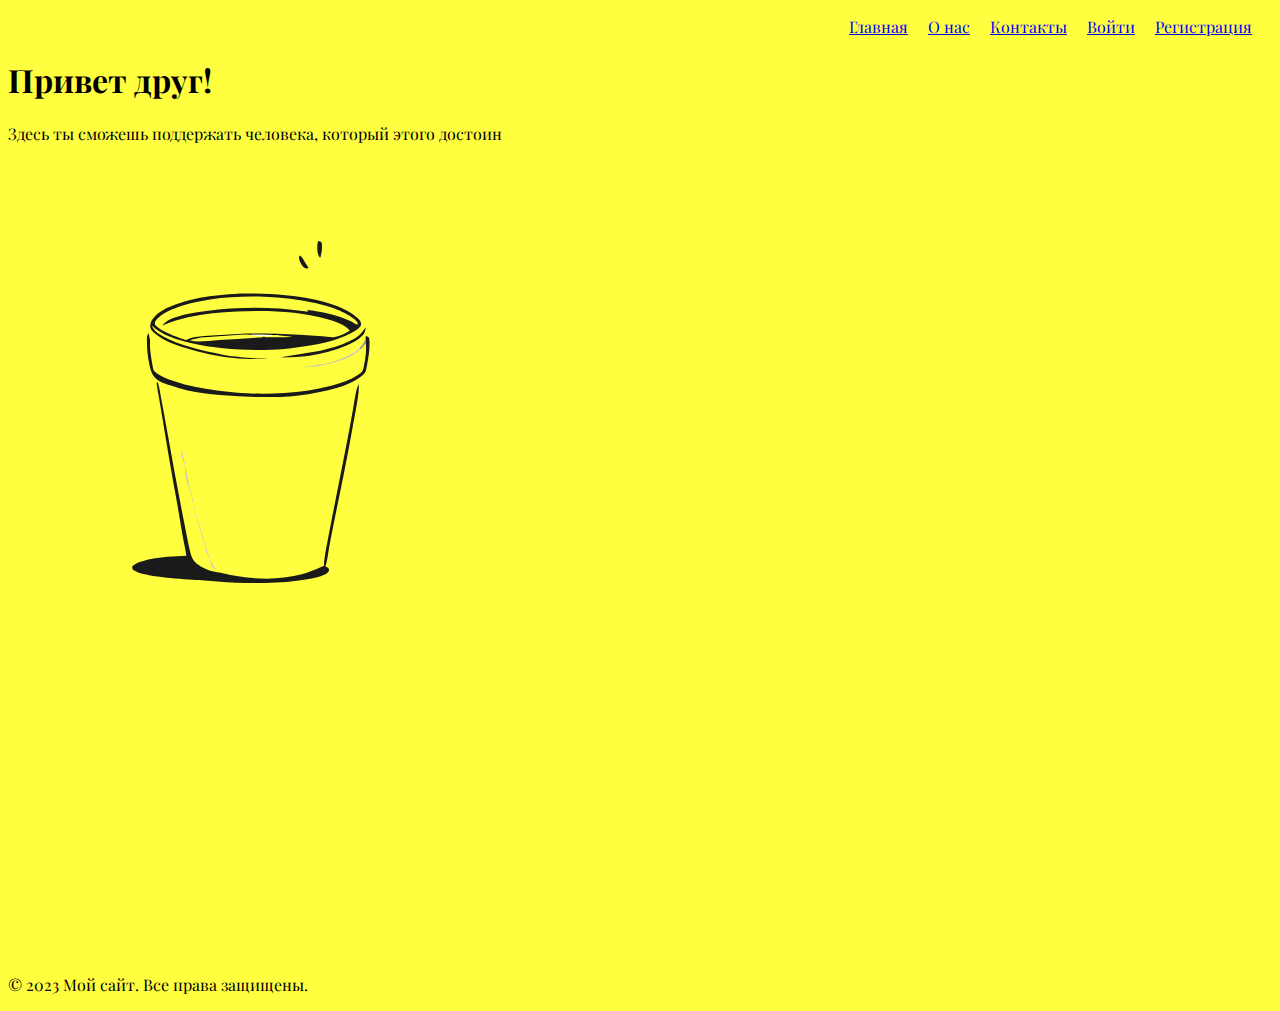
==== frontend/index.html @ 59d5b973 "add css and Html" ====
<!DOCTYPE html>
<html lang="en">
<head>
  <meta charset="UTF-8">
  <meta name="viewport" content="width=device-width, initial-scale=1.0">
  <title>Угости кофе, если хочешь</title>
  <link rel="shortcut icon" href="./Image/title icon.svg" type="image/x-icon">
  <link rel="stylesheet" href="./css/style.css">
</head>
<body>
  <header>
    <nav>
      <ul class="header_links">
        <li><a href="#">Главная</a></li>
        <li><a href="#">О нас</a></li>
        <li><a href="#">Контакты</a></li>
        <li><a href="#">Войти</a></li>
        <li><a href="#">Регистрация</a></li>
      </ul>
    </nav>
  </header>

  <main class="header_body">
    <h1 class="main_greeting">Привет друг!</h1>
    <p>Здесь ты сможешь поддержать человека, который этого достоин</p>
    <img class="cupCoffe_main" src="./Image/Image Coffee main.svg">

  </main>

  <footer>
    <p>&copy; 2023 Мой сайт. Все права защищены.</p>
  </footer>

  <script src="script.js"></script>
</body>
</html>
---- frontend/css/style.css ----
@import url('https://fonts.googleapis.com/css2?family=Playfair+Display:wght@400;700&display=swap');

body {
  font-family: 'Playfair Display', serif;
}
.cupCoffe_main{

}
.main_greeting {
    
}
.header_body {
    width: 100%;
    height: 100vh;
}
body {
        background-color: #ffff40; 
}
.header_links {
    color: black;
    background-color: #ffff40;
    display: flex;
    flex-flow: row;
    justify-content: end;
}
.header_links li {
    list-style-type: none;
    margin-right: 20px;
}
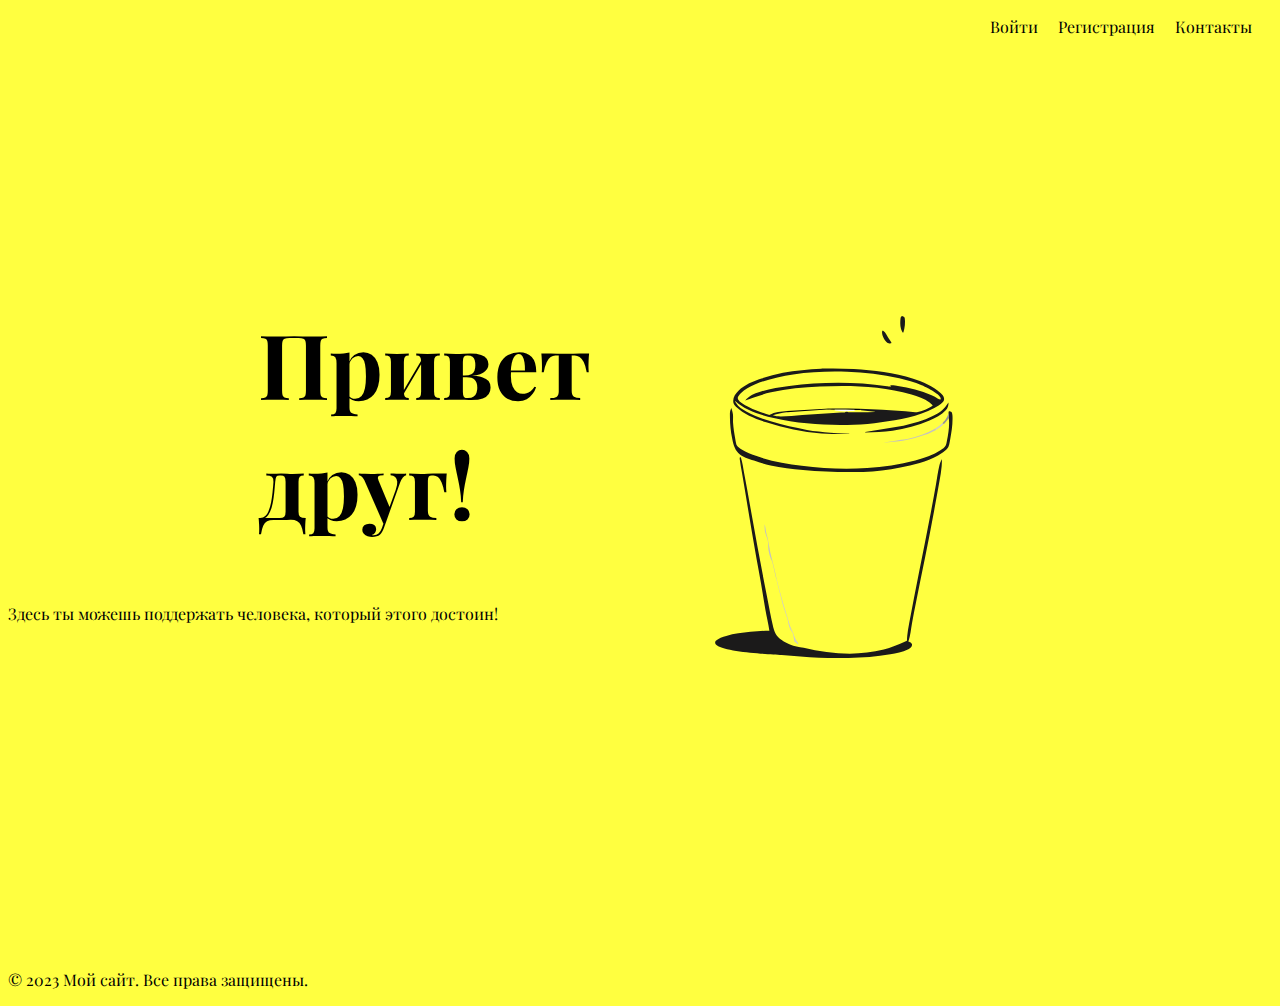
==== commit 519659c4: "add js, and BEM" ====
--- a/frontend/index.html
+++ b/frontend/index.html
@@ -1,36 +1,71 @@
 <!DOCTYPE html>
-<html lang="en">
-<head>
-  <meta charset="UTF-8">
-  <meta name="viewport" content="width=device-width, initial-scale=1.0">
-  <title>Угости кофе, если хочешь</title>
-  <link rel="shortcut icon" href="./Image/title icon.svg" type="image/x-icon">
-  <link rel="stylesheet" href="./css/style.css">
-</head>
-<body>
-  <header>
-    <nav>
-      <ul class="header_links">
-        <li><a href="#">Главная</a></li>
-        <li><a href="#">О нас</a></li>
-        <li><a href="#">Контакты</a></li>
-        <li><a href="#">Войти</a></li>
-        <li><a href="#">Регистрация</a></li>
-      </ul>
-    </nav>
-  </header>
-
-  <main class="header_body">
-    <h1 class="main_greeting">Привет друг!</h1>
-    <p>Здесь ты сможешь поддержать человека, который этого достоин</p>
-    <img class="cupCoffe_main" src="./Image/Image Coffee main.svg">
-
-  </main>
-
-  <footer>
-    <p>&copy; 2023 Мой сайт. Все права защищены.</p>
-  </footer>
-
-  <script src="script.js"></script>
-</body>
-</html>+<html lang="ru">
+  <head>
+    <meta charset="UTF-8" />
+    <meta name="viewport" content="width=device-width, initial-scale=1.0" />
+    <title>Угости кофе, если хочешь</title>
+    <link
+      rel="shortcut icon"
+      href="./Image/title icon.svg"
+      type="image/x-icon"
+    />
+    <link rel="stylesheet" href="./css/style.css" />
+  </head>
+  <body>
+    <header class="header">
+      <nav class="header_nav">
+        <ul class="header_links">
+          <li class="header_link-item"><a class="header_link" href="#">Войти</a></li>
+          <li class="header_link-item-"><a class="header_link" href="#">Регистрация</a></li>
+          <li class="header_link-item"><a class="header_link" href="#">Контакты</a></li>
+        </ul>
+      </nav>
+    </header>
+    <main class="header_body">
+      <div>
+        <h1 class="greeting">Привет друг!</h1>
+        <p class="greeting-text">
+          Здесь ты можешь поддержать человека, который этого достоин!
+        </p>
+      </div>
+      <img class="img_cupCoffee" src="./Image/Image Coffee main.svg" />
+      <div class="container">
+        <h1></h1>
+        <form class="form">
+          <div class="form-group">
+            <label for="name">Name:</label>
+            <input
+              type="text"
+              id="name"
+              name="name"
+              placeholder="Enter your name"
+              required
+            />
+          </div>
+          <div class="form-group">
+            <label for="password">Password:</label>
+            <input
+              type="password"
+              id="password"
+              name="email"
+              placeholder="Enter your password"
+              required
+            />
+          </div>
+          <button type="submit" class="btn-submit">Submit</button>
+        </form>
+      </div>
+      <div class="popup" id="popup">
+        <div class="popup-content">
+          <h2>Thank You!</h2>
+          <p>Your form has been submitted successfully.</p>
+          <button class="btn-close" id="btn-close">Close</button>
+        </div>
+      </div>
+    </main>
+    <footer>
+      <p>&copy; 2023 Мой сайт. Все права защищены.</p>
+    </footer>
+    <script src="./script/script.js"></script>
+  </body>
+</html>
--- a/frontend/css/style.css
+++ b/frontend/css/style.css
@@ -1,29 +1,107 @@
-@import url('https://fonts.googleapis.com/css2?family=Playfair+Display:wght@400;700&display=swap');
+@import url("https://fonts.googleapis.com/css2?family=Playfair+Display:wght@400;700&display=swap");
 
 body {
-  font-family: 'Playfair Display', serif;
+  font-family: "Playfair Display", serif;
 }
-.cupCoffe_main{
+.img_cupCoffee {
+  margin-top: 182px;
+  margin-right: 552px;
+}
+.greeting {
+  font-size: 90px;
+  margin-left: 250px;
+  margin-top: 250px;
+}
 
-}
-.main_greeting {
-    
-}
 .header_body {
-    width: 100%;
-    height: 100vh;
+  display: flex;
+  justify-content: baseline;
+  align-items: start;
+  width: 100%;
+  height: 100vh;
 }
 body {
-        background-color: #ffff40; 
+  background-color: #ffff40;
 }
 .header_links {
-    color: black;
-    background-color: #ffff40;
-    display: flex;
-    flex-flow: row;
-    justify-content: end;
+  color: black;
+  background-color: #ffff40;
+  display: flex;
+  flex-flow: row;
+  justify-content: end;
 }
 .header_links li {
-    list-style-type: none;
-    margin-right: 20px;
-}+  list-style-type: none;
+  margin-right: 20px;
+}
+.header_links a {
+  text-decoration: none;
+  color: black;
+}
+.greetin-text {
+  margin-left: 255px;
+  font-size: 28px;
+}
+.container {
+  max-width: 500px;
+  margin: 0 auto;
+  padding: 20px;
+}
+.form {
+  display: none;
+}
+.form-group {
+  margin-bottom: 20px;
+}
+
+label {
+  display: block;
+  font-weight: bold;
+}
+
+input,
+textarea {
+  width: 100%;
+  padding: 8px;
+  border: 1px solid #ccc;
+  border-radius: 4px;
+}
+
+.btn-submit {
+  background-color: #007bff;
+  color: #fff;
+  padding: 10px 20px;
+  border: none;
+  border-radius: 4px;
+  cursor: pointer;
+}
+
+.popup {
+  display: none;
+  position: fixed;
+  top: 0;
+  left: 0;
+  width: 100%;
+  height: 100%;
+  background-color: rgba(0, 0, 0, 0.5);
+  z-index: 9999;
+}
+
+.popup-content {
+  position: absolute;
+  top: 50%;
+  left: 50%;
+  transform: translate(-50%, -50%);
+  background-color: #fff;
+  padding: 20px;
+  text-align: center;
+}
+
+.btn-close {
+  background-color: #007bff;
+  color: #fff;
+  padding: 10px 20px;
+  border: none;
+  border-radius: 4px;
+  cursor: pointer;
+}
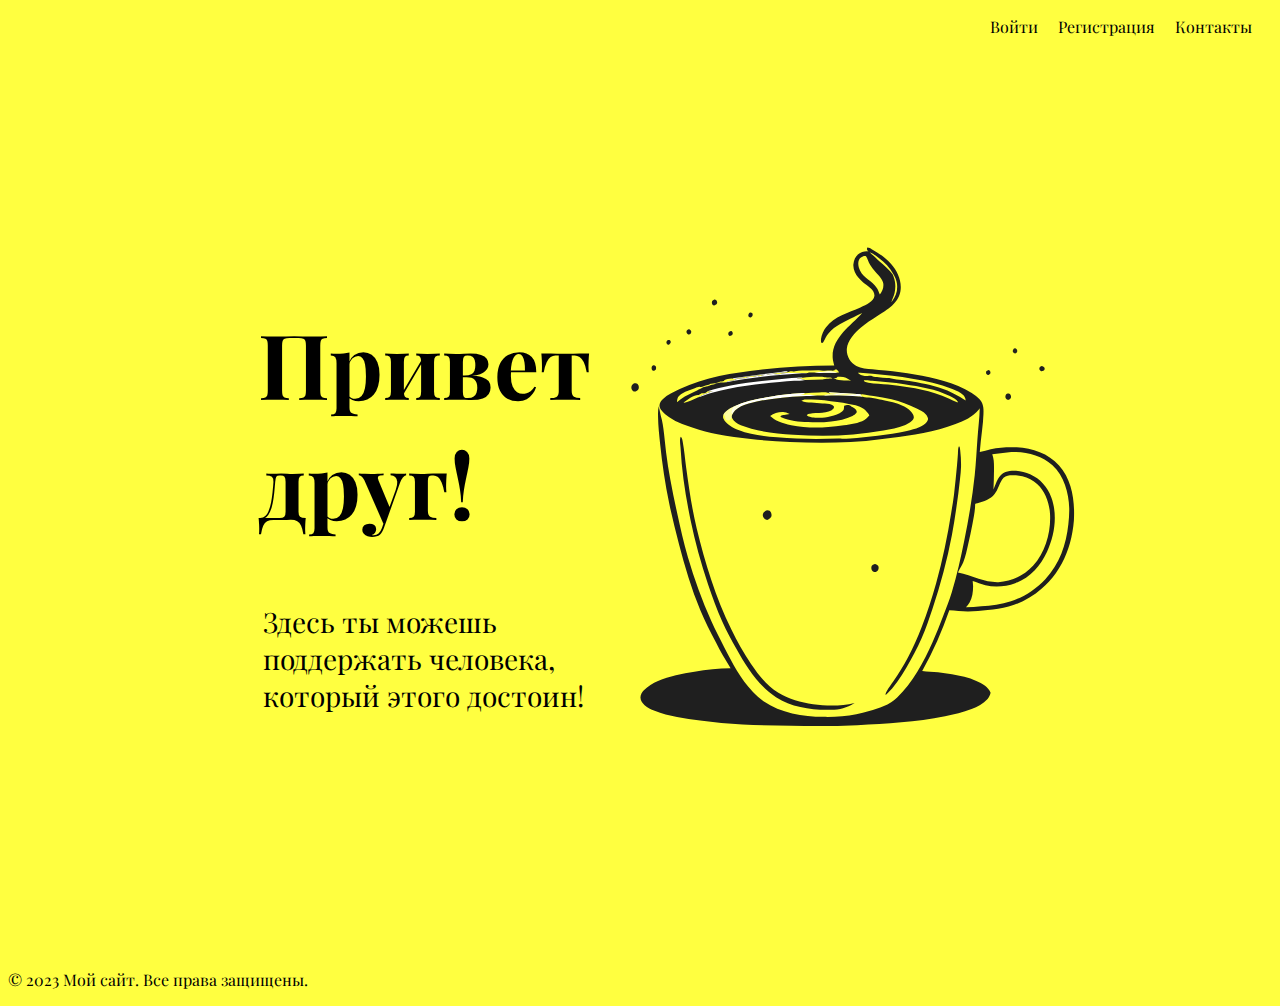
==== commit c8cf08bb: "add form" ====
--- a/frontend/index.html
+++ b/frontend/index.html
@@ -15,8 +15,8 @@
     <header class="header">
       <nav class="header_nav">
         <ul class="header_links">
-          <li class="header_link-item"><a class="header_link" href="#">Войти</a></li>
-          <li class="header_link-item-"><a class="header_link" href="#">Регистрация</a></li>
+          <li class="header_link-item"><a class="header_link header_link_entrance" href="#">Войти</a></li>
+          <li class="header_link-item"><a class="header_link" href="#">Регистрация</a></li>
           <li class="header_link-item"><a class="header_link" href="#">Контакты</a></li>
         </ul>
       </nav>
@@ -24,17 +24,19 @@
     <main class="header_body">
       <div>
         <h1 class="greeting">Привет друг!</h1>
-        <p class="greeting-text">
+        <p class="greeting_text">
           Здесь ты можешь поддержать человека, который этого достоин!
         </p>
       </div>
-      <img class="img_cupCoffee" src="./Image/Image Coffee main.svg" />
-      <div class="container">
+      <img class="greeting_img-cupCoffee" src="./Image/Image Coffee main.svg" />
+      <div class="popup_container">
+      <div class="form_container">
         <h1></h1>
         <form class="form">
           <div class="form-group">
             <label for="name">Name:</label>
-            <input
+            <input 
+              class="form_input-name"
               type="text"
               id="name"
               name="name"
@@ -43,8 +45,9 @@
             />
           </div>
           <div class="form-group">
-            <label for="password">Password:</label>
+            <label class="form-group_label" for="password">Password:</label>
             <input
+              class="form_input-password"
               type="password"
               id="password"
               name="email"
@@ -52,19 +55,20 @@
               required
             />
           </div>
-          <button type="submit" class="btn-submit">Submit</button>
+          <button type="submit" class="form_btn-submit">Submit</button>
         </form>
       </div>
+      </div>
       <div class="popup" id="popup">
-        <div class="popup-content">
-          <h2>Thank You!</h2>
-          <p>Your form has been submitted successfully.</p>
-          <button class="btn-close" id="btn-close">Close</button>
+        <div class="popup_content">
+          <h2 class="popup_title">Thank You!</h2>
+          <p class="popup_paragraph">Your form has been submitted successfully.</p>
+          <button class="popup_btn-close" id="btn-close">Close</button>
         </div>
       </div>
     </main>
-    <footer>
-      <p>&copy; 2023 Мой сайт. Все права защищены.</p>
+    <footer class="footer">
+      <p class="footer_text">&copy; 2023 Мой сайт. Все права защищены.</p>
     </footer>
     <script src="./script/script.js"></script>
   </body>
--- a/frontend/css/style.css
+++ b/frontend/css/style.css
@@ -3,7 +3,7 @@
 body {
   font-family: "Playfair Display", serif;
 }
-.img_cupCoffee {
+.greeting_img-cupCoffee {
   margin-top: 182px;
   margin-right: 552px;
 }
@@ -30,27 +30,49 @@
   flex-flow: row;
   justify-content: end;
 }
-.header_links li {
+.header_link-item {
   list-style-type: none;
   margin-right: 20px;
 }
-.header_links a {
+.header_link {
   text-decoration: none;
   color: black;
 }
-.greetin-text {
+.greeting_text {
   margin-left: 255px;
   font-size: 28px;
 }
-.container {
+.form_container {
+  display: flex;
+  justify-content: center;
+  align-items: center;
+  background-color: beige;
   max-width: 500px;
   margin: 0 auto;
-  padding: 20px;
+  width: 40%;
+  height: 40%;
+}
+.popup_container {
+  display: none;
+  justify-content: center;
+  align-items: center;
+  position: fixed;
+  top: 0;
+  left: 0;
+  width: 100%;
+  height: 100%;
+  background-color: rgba(0, 0, 0, 0.5);
+  z-index: 2;
 }
 .form {
-  display: none;
+  display: flex;
+  flex-direction: column;
 }
 .form-group {
+  display: flex;
+  justify-content: center;
+  align-items: center;
+  flex-direction: column;
   margin-bottom: 20px;
 }
 
@@ -59,15 +81,17 @@
   font-weight: bold;
 }
 
-input,
+.form_input-name,
 textarea {
-  width: 100%;
+  width: 80%;
   padding: 8px;
   border: 1px solid #ccc;
   border-radius: 4px;
 }
-
-.btn-submit {
+.form_input-password {
+  width: 80%;
+}
+.form_btn-submit {
   background-color: #007bff;
   color: #fff;
   padding: 10px 20px;
@@ -87,7 +111,7 @@
   z-index: 9999;
 }
 
-.popup-content {
+.popup_content {
   position: absolute;
   top: 50%;
   left: 50%;
@@ -97,7 +121,7 @@
   text-align: center;
 }
 
-.btn-close {
+.popup_btn-close {
   background-color: #007bff;
   color: #fff;
   padding: 10px 20px;
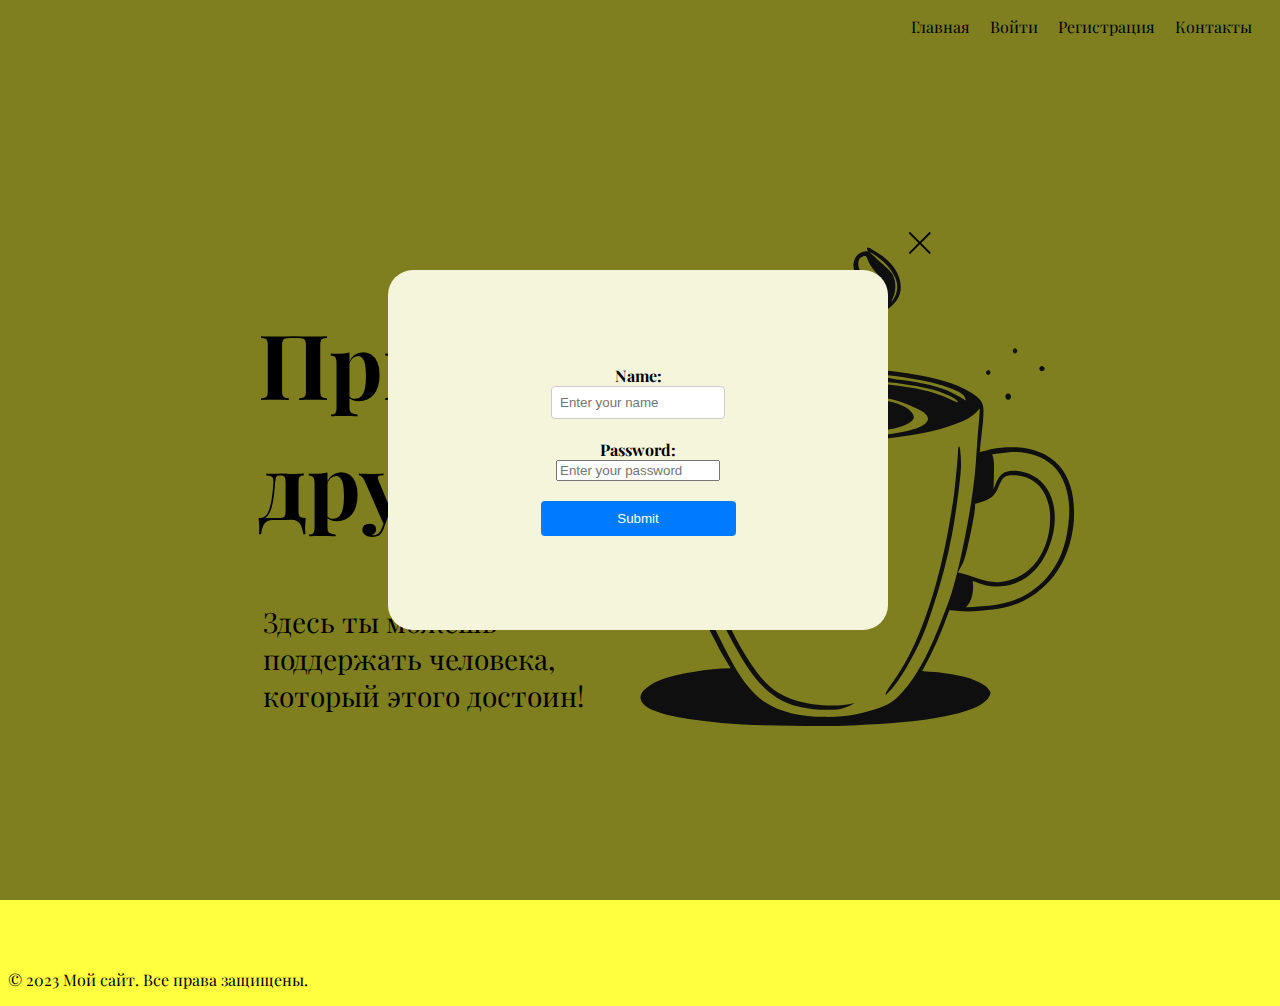
==== commit 5ad8760d: "add Golang Server" ====
--- a/frontend/index.html
+++ b/frontend/index.html
@@ -15,9 +15,11 @@
     <header class="header">
       <nav class="header_nav">
         <ul class="header_links">
+          <li class="header_link-item"><a class="header_link" href="#">Главная</a></li>
           <li class="header_link-item"><a class="header_link header_link_entrance" href="#">Войти</a></li>
           <li class="header_link-item"><a class="header_link" href="#">Регистрация</a></li>
           <li class="header_link-item"><a class="header_link" href="#">Контакты</a></li>
+
         </ul>
       </nav>
     </header>
@@ -30,8 +32,8 @@
       </div>
       <img class="greeting_img-cupCoffee" src="./Image/Image Coffee main.svg" />
       <div class="popup_container">
+      <img class ="popup_close-form-icon" src="./Image/Close form icon.svg">
       <div class="form_container">
-        <h1></h1>
         <form class="form">
           <div class="form-group">
             <label for="name">Name:</label>
--- a/frontend/css/style.css
+++ b/frontend/css/style.css
@@ -35,6 +35,7 @@
   margin-right: 20px;
 }
 .header_link {
+  cursor: pointer;
   text-decoration: none;
   color: black;
 }
@@ -43,26 +44,32 @@
   font-size: 28px;
 }
 .form_container {
+  border-radius: 25px;
   display: flex;
   justify-content: center;
   align-items: center;
+  margin-left: 65px;
   background-color: beige;
   max-width: 500px;
-  margin: 0 auto;
   width: 40%;
   height: 40%;
 }
 .popup_container {
-  display: none;
+  display: flex;
   justify-content: center;
   align-items: center;
+  flex-direction: row-reverse;
   position: fixed;
   top: 0;
   left: 0;
   width: 100%;
   height: 100%;
   background-color: rgba(0, 0, 0, 0.5);
-  z-index: 2;
+}
+.popup_close-form-icon {
+  margin-bottom: 415px;
+  cursor: pointer;
+  margin-right: 5px;
 }
 .form {
   display: flex;
@@ -112,6 +119,7 @@
 }
 
 .popup_content {
+  border-radius: 25px;
   position: absolute;
   top: 50%;
   left: 50%;
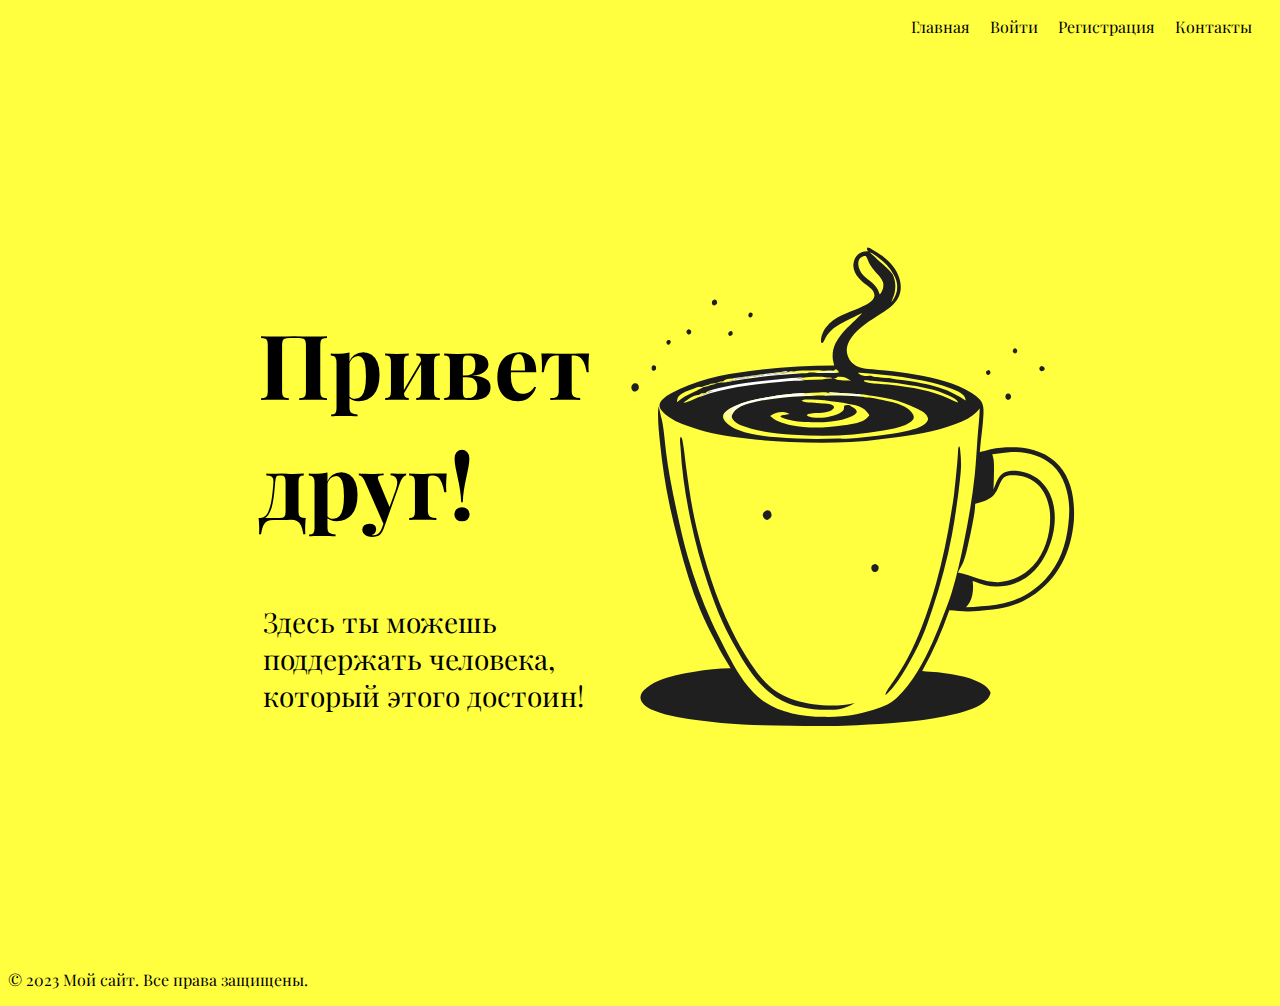
==== commit 910d9ed3: "add my page" ====
--- a/frontend/index.html
+++ b/frontend/index.html
@@ -9,7 +9,7 @@
       href="./Image/title icon.svg"
       type="image/x-icon"
     />
-    <link rel="stylesheet" href="./css/style.css" />
+    <link rel="stylesheet" href="./css/Main style.css" />
   </head>
   <body>
     <header class="header">
--- a/frontend/css/Main style.css
+++ b/frontend/css/Main style.css
@@ -0,0 +1,287 @@
+@import url("https://fonts.googleapis.com/css2?family=Playfair+Display:wght@400;700&display=swap");
+
+body {
+  font-family: "Playfair Display", serif;
+}
+.greeting_img-cupCoffee {
+  margin-top: 182px;
+  margin-right: 552px;
+}
+.greeting {
+  font-size: 90px;
+  margin-left: 250px;
+  margin-top: 250px;
+}
+
+.header_body {
+  display: flex;
+  justify-content: baseline;
+  align-items: start;
+  width: 100%;
+  height: 100vh;
+}
+body {
+  background-color: #ffff40;
+}
+.header_links {
+  color: black;
+  background-color: #ffff40;
+  display: flex;
+  flex-flow: row;
+  justify-content: end;
+}
+.header_link-item {
+  list-style-type: none;
+  margin-right: 20px;
+}
+.header_link {
+  cursor: pointer;
+  text-decoration: none;
+  color: black;
+}
+.greeting_text {
+  margin-left: 255px;
+  font-size: 28px;
+}
+.form_container {
+  border-radius: 25px;
+  display: flex;
+  justify-content: center;
+  align-items: center;
+  margin-left: 65px;
+  background-color: beige;
+  max-width: 500px;
+  width: 20%;
+  height: 25%;
+}
+.popup_container {
+  display: none;
+  justify-content: center;
+  align-items: center;
+  flex-direction: row-reverse;
+  position: fixed;
+  top: 0;
+  left: 0;
+  width: 100%;
+  height: 100%;
+  background-color: rgba(0, 0, 0, 0.5);
+}
+.popup_close-form-icon {
+  margin-bottom: 415px;
+  cursor: pointer;
+  margin-right: 5px;
+}
+.form {
+  display: flex;
+  flex-direction: column;
+}
+.form-group {
+  display: flex;
+  justify-content: center;
+  align-items: center;
+  flex-direction: column;
+  margin-bottom: 20px;
+}
+
+label {
+  display: block;
+  font-weight: bold;
+}
+
+.form_input-name,
+textarea {
+  width: 80%;
+  padding: 8px;
+  border: 1px solid #ccc;
+  border-radius: 4px;
+}
+.form_input-password {
+  width: 80%;
+}
+.form_btn-submit {
+  background-color: #007bff;
+  color: #fff;
+  padding: 10px 20px;
+  border: none;
+  border-radius: 4px;
+  cursor: pointer;
+}
+
+.popup {
+  display: none;
+  position: fixed;
+  top: 0;
+  left: 0;
+  width: 100%;
+  height: 100%;
+  background-color: rgba(0, 0, 0, 0.5);
+  z-index: 9999;
+}
+
+.popup_content {
+  border-radius: 25px;
+  position: absolute;
+  top: 50%;
+  left: 50%;
+  transform: translate(-50%, -50%);
+  background-color: #fff;
+  padding: 20px;
+  text-align: center;
+}
+
+.popup_btn-close {
+  background-color: #007bff;
+  color: #fff;
+  padding: 10px 20px;
+  border: none;
+  border-radius: 4px;
+  cursor: pointer;
+}
+.body {
+  background-color: white;
+}
+.image_picture {
+  border-radius: 80px;
+  width: 20%;
+  height: 20%;
+}
+.image_container {
+  display: flex;
+  align-items: start;
+  justify-content: center;
+}
+.support {
+  width: 20%;
+  border: solid 3px black;
+}
+.news-tape {
+  border: 2px solid #f08080;
+  border-radius: 10px;
+  padding: 20px;
+  box-shadow: 5px 5px 10px rgba(0, 0, 0, 0.15);
+  background-color: #fafafa;
+  margin-right: 150px;
+  width: 40%;
+  border: solid 3px black;
+}
+.news-tape_text {
+  width: 95%;
+  height: 200px;
+  padding: 10px;
+  font-size: 16px;
+  border: none;
+  border-radius: 12px;
+  background-color: #f8f8f8;
+  transition: box-shadow 0.3s ease;
+  overflow: auto;
+}
+
+.news-tape-textarea:focus {
+  box-shadow: 0 0 10px #1a7de7;
+  outline: none;
+}
+.Tape {
+  margin-top: 3%;
+  display: flex;
+  justify-content: center;
+}
+.support-pay_icon {
+  width: 83%;
+  display: block;
+}
+.support-pay_input {
+  display: none;
+  width: 25%;
+}
+.support-pay_form {
+  display: flex;
+  width: 85%;
+  height: 17%;
+  border: 2px solid #9f8b8b;
+  border-radius: 10px;
+  padding: 20px;
+  box-shadow: 5px 5px 10px rgba(0, 0, 0, 0.15);
+  background-color: #e9e9e9;
+  align-items: center;
+}
+.support-pay {
+  display: flex;
+  flex-direction: column;
+  align-items: center;
+  border: 2px solid #574d4d;
+  border-radius: 10px;
+  padding: 20px;
+  box-shadow: 5px 5px 10px rgba(0, 0, 0, 0.15);
+  background-color: #fafafa;
+  width: 23%;
+  height: 100vh;
+}
+.support-pay_container {
+  width: 60%;
+}
+.support-pay_image__input-users {
+  display: block;
+}
+.support-pay_image {
+  width: 37%;
+  margin-left: -15px;
+}
+.support-pay_input__users::-webkit-outer-spin-button,
+.support-pay_input__users::-webkit-inner-spin-button {
+  -webkit-appearance: none;
+  appearance: none;
+  margin: 0;
+}
+
+.support-pay_input__users {
+  width: 30px;
+  height: 30px;
+  display: block;
+  -moz-appearance: textfield;
+  appearance: textfield;
+}
+.fileInput {
+  display: inline-block;
+}
+.support-text {
+  height: 100%;
+  display: flex;
+  flex-direction: column;
+}
+.input-data {
+  width: 105%;
+  height: 15%;
+  padding: 10px; /* Внутренний отступ */
+  font-size: 16px; /* Размер шрифта */
+  border: none; /* Убираем стандартную рамку */
+  border-radius: 12px; /* Добавляем закругление углов */
+  background-color: #f8f8f8; /* Цвет фона поля ввода */
+  transition: box-shadow 0.3s ease; /* Добавляем плавный переход тени */
+}
+.input-data:focus {
+  box-shadow: 0 0 10px #1a7de7; /* Добавляем тень при фокусе */
+  outline: none; /* Убираем стандартный контур при фокусе */
+}
+
+.input-data_text {
+  height: 30%;
+}
+.input-data_submit-button {
+  width: 110%;
+  background-color: #1a7de7;
+  color: white;
+  border: none;
+  padding: 10px 20px;
+  text-align: center;
+  text-decoration: none;
+  display: inline-block;
+  font-size: 16px;
+  margin: 4px 2px;
+  cursor: pointer;
+  border-radius: 12px;
+  transition: background-color 0.3s ease;
+}
+
+.input-data_submit-button:hover {
+  background-color: #0e5ca8;
+}
